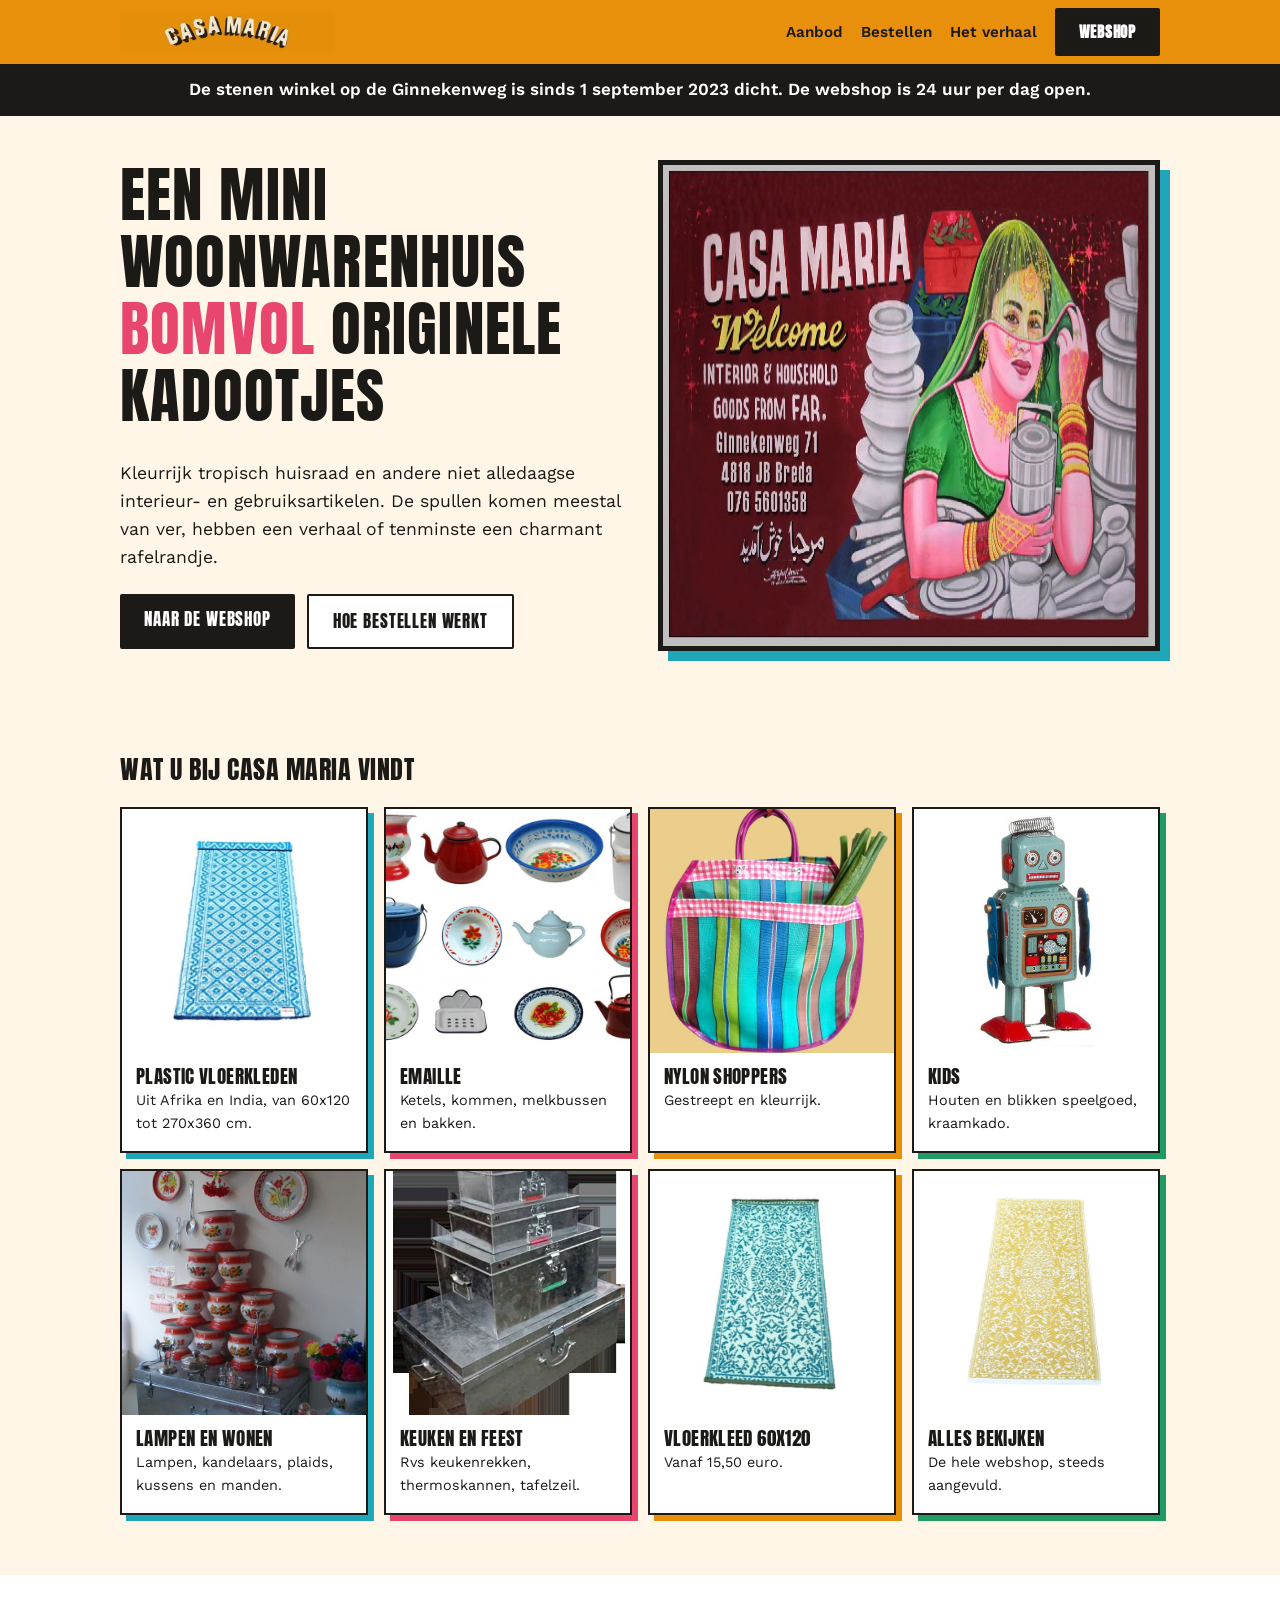
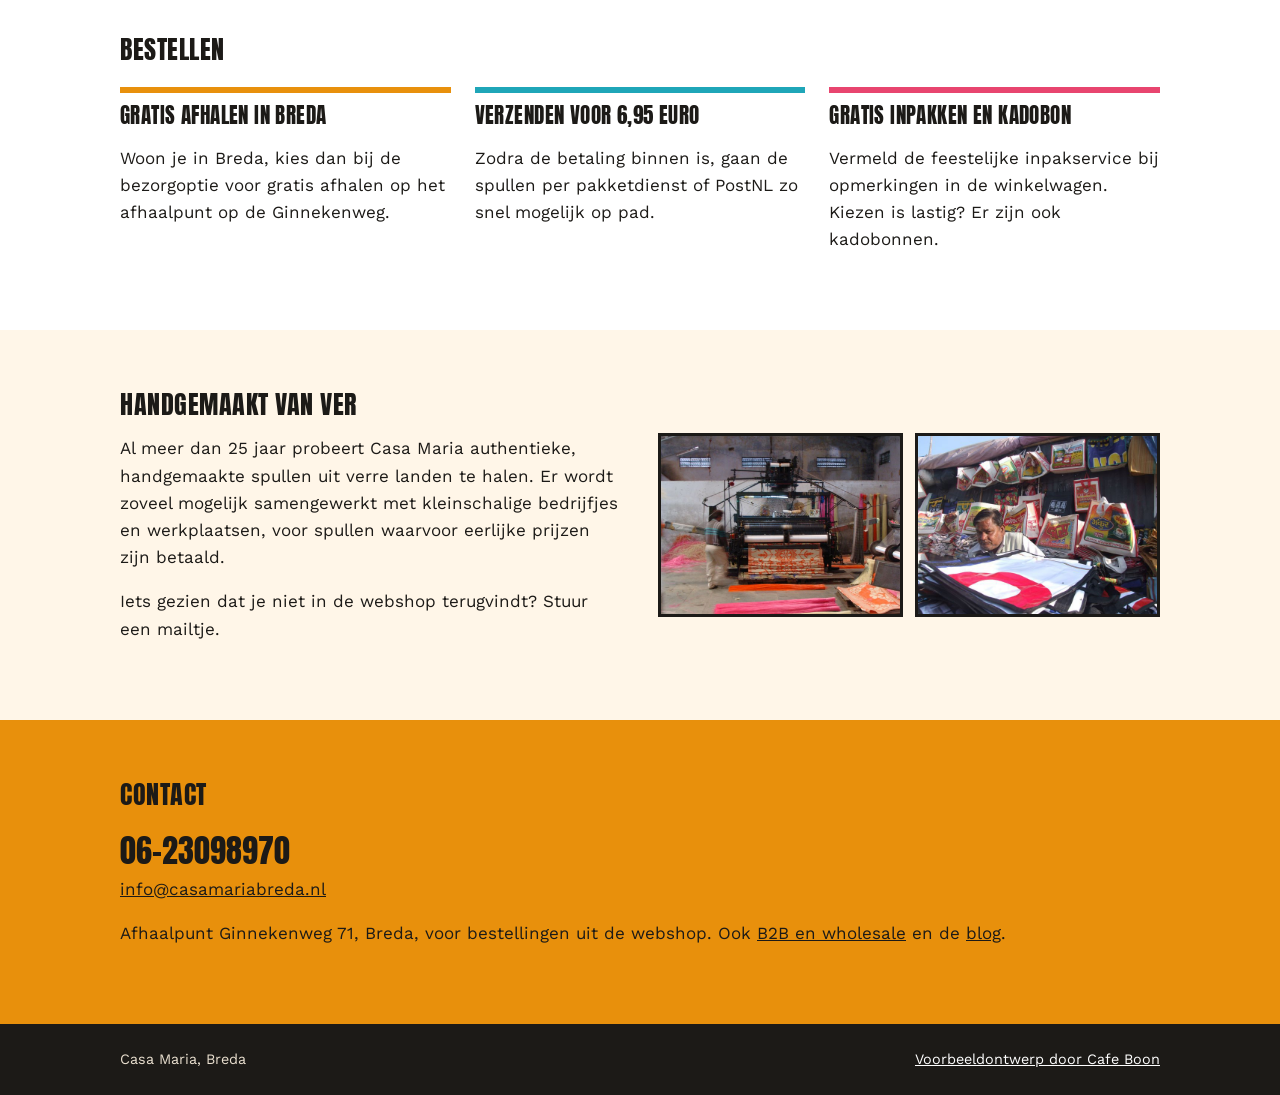
==== index.html @ 3a01bb10 "Voorbeeldwebsite voor Casa Maria" ====
<!doctype html>
<html lang="nl">
<head>
<meta charset="utf-8">
<meta name="viewport" content="width=device-width,initial-scale=1">
<title>Casa Maria Breda | Online mini woonwarenhuis met handgemaakte spullen van ver</title>
<meta name="description" content="Casa Maria is een online mini woonwarenhuis vol originele kadootjes, kleurrijk tropisch huisraad en plastic vloerkleden uit India. Gratis afhalen in Breda, anders verzending voor 6,95 euro.">
<meta name="robots" content="noindex">
<link rel="icon" type="image/jpeg" href="images/favicon.jpg">
<meta property="og:title" content="Casa Maria Breda">
<meta property="og:description" content="Online mini woonwarenhuis met handgemaakte spullen van ver.">
<meta property="og:image" content="images/og.jpg">
<meta property="og:type" content="website">
<link rel="preconnect" href="https://fonts.googleapis.com">
<link rel="preconnect" href="https://fonts.gstatic.com" crossorigin>
<link href="https://fonts.googleapis.com/css2?family=Anton&family=Work+Sans:wght@400;600&display=swap" rel="stylesheet">
<link rel="stylesheet" href="style.css">
</head>
<body>
<header><div class="wrap">
<a href="#top"><img src="images/logo.jpg" alt="Casa Maria"></a>
<nav><a href="#aanbod">Aanbod</a><a href="#bestellen">Bestellen</a><a href="#verhaal">Het verhaal</a><a class="btn" href="https://www.casamariabreda.nl/webshop">Webshop</a></nav>
</div></header>
<div class="notice">De stenen winkel op de Ginnekenweg is sinds 1 september 2023 dicht. De webshop is 24 uur per dag open.</div>
<main id="top">
<div class="hero"><div class="wrap">
<div>
<h1>Een mini woonwarenhuis <span>bomvol</span> originele kadootjes</h1>
<p>Kleurrijk tropisch huisraad en andere niet alledaagse interieur- en gebruiksartikelen. De spullen komen meestal van ver, hebben een verhaal of tenminste een charmant rafelrandje.</p>
<div class="acts"><a class="btn" href="https://www.casamariabreda.nl/webshop">Naar de webshop</a><a class="btn alt" href="#bestellen">Hoe bestellen werkt</a></div>
</div>
<img src="images/bord.jpg" alt="Het beschilderde Casa Maria welkomstbord" width="891" height="491">
</div></div>

<section id="aanbod"><div class="wrap">
<h2>Wat u bij Casa Maria vindt</h2>
<div class="grid">
<a class="tile" href="https://www.casamariabreda.nl/webshop-plasticvloerkleden"><img src="images/mat1.jpg" alt="Plastic vloerkleed" loading="lazy"><div><h3>Plastic vloerkleden</h3><p>Uit Afrika en India, van 60x120 tot 270x360 cm.</p></div></a>
<a class="tile" href="https://www.casamariabreda.nl/webshop-keuken-emaille"><img src="images/emailleset.jpg" alt="Emaille keukengerei" loading="lazy"><div><h3>Emaille</h3><p>Ketels, kommen, melkbussen en bakken.</p></div></a>
<a class="tile" href="https://www.casamariabreda.nl/webshop-nylon-shoppers"><img src="images/shopper.jpg" alt="Nylon shopper" loading="lazy"><div><h3>Nylon shoppers</h3><p>Gestreept en kleurrijk.</p></div></a>
<a class="tile" href="https://www.casamariabreda.nl/webshop-kids"><img src="images/robot.jpg" alt="Blikken robot" loading="lazy"><div><h3>Kids</h3><p>Houten en blikken speelgoed, kraamkado.</p></div></a>
<a class="tile" href="https://www.casamariabreda.nl/webshop-lampen"><img src="images/emaille.jpg" alt="Emaille aan de muur" loading="lazy"><div><h3>Lampen en wonen</h3><p>Lampen, kandelaars, plaids, kussens en manden.</p></div></a>
<a class="tile" href="https://www.casamariabreda.nl/webshop-keuken"><img src="images/kisten.jpg" alt="Metalen kisten" loading="lazy"><div><h3>Keuken en feest</h3><p>Rvs keukenrekken, thermoskannen, tafelzeil.</p></div></a>
<a class="tile" href="https://www.casamariabreda.nl/webshop-plasticvloerkleden"><img src="images/mat3.jpg" alt="Plastic vloerkleed" loading="lazy"><div><h3>Vloerkleed 60x120</h3><p>Vanaf 15,50 euro.</p></div></a>
<a class="tile" href="https://www.casamariabreda.nl/webshop"><img src="images/mat2.jpg" alt="Plastic vloerkleed" loading="lazy"><div><h3>Alles bekijken</h3><p>De hele webshop, steeds aangevuld.</p></div></a>
</div>
</div></section>

<section class="how" id="bestellen"><div class="wrap">
<h2>Bestellen</h2>
<div class="steps">
<div><h3>Gratis afhalen in Breda</h3><p>Woon je in Breda, kies dan bij de bezorgoptie voor gratis afhalen op het afhaalpunt op de Ginnekenweg.</p></div>
<div><h3>Verzenden voor 6,95 euro</h3><p>Zodra de betaling binnen is, gaan de spullen per pakketdienst of PostNL zo snel mogelijk op pad.</p></div>
<div><h3>Gratis inpakken en kadobon</h3><p>Vermeld de feestelijke inpakservice bij opmerkingen in de winkelwagen. Kiezen is lastig? Er zijn ook kadobonnen.</p></div>
</div>
</div></section>

<section class="story" id="verhaal"><div class="wrap">
<div>
<h2>Handgemaakt van ver</h2>
<p>Al meer dan 25 jaar probeert Casa Maria authentieke, handgemaakte spullen uit verre landen te halen. Er wordt zoveel mogelijk samengewerkt met kleinschalige bedrijfjes en werkplaatsen, voor spullen waarvoor eerlijke prijzen zijn betaald.</p>
<p>Iets gezien dat je niet in de webshop terugvindt? Stuur een mailtje.</p>
</div>
<div class="pics"><img src="images/mumbai.jpg" alt="Mattenfabriek in Mumbai" loading="lazy"><img src="images/tassen.jpg" alt="Tassenverkoper in India" loading="lazy"></div>
</div></section>

<section class="contact"><div class="wrap">
<h2>Contact</h2>
<p><a class="big" href="tel:0623098970">06-23098970</a><br><a href="mailto:info@casamariabreda.nl">info@casamariabreda.nl</a></p>
<p>Afhaalpunt Ginnekenweg 71, Breda, voor bestellingen uit de webshop. Ook <a href="https://www.casamariabreda.nl/groothandel-casa-maria">B2B en wholesale</a> en de <a href="http://casamariabreda.blogspot.com/">blog</a>.</p>
</div></section>
</main>
<footer><div class="wrap"><span>Casa Maria, Breda</span><a href="https://cafeboon.com">Voorbeeldontwerp door Cafe Boon</a></div></footer>
</body>
</html>
---- style.css ----
:root{--orange:#e8900c;--ink:#1c1a17;--cream:#fff6e8;--teal:#1fa6b8;--pink:#e8456f;--green:#1f9b63}
*{box-sizing:border-box}
html{scroll-behavior:smooth}
body{margin:0;font-family:'Work Sans',sans-serif;color:var(--ink);background:var(--cream);line-height:1.6;font-size:17px}
img{max-width:100%;display:block}
a{color:inherit}
h1,h2,h3{font-family:'Anton',sans-serif;font-weight:400;letter-spacing:.02em;text-transform:uppercase;line-height:1.1;margin:0 0 .5em}
.wrap{max-width:1080px;margin:0 auto;padding:0 20px}
header{background:var(--orange);position:sticky;top:0;z-index:10}
header .wrap{display:flex;align-items:center;justify-content:space-between;gap:12px;padding-top:8px;padding-bottom:8px}
header img{height:38px;width:auto}
nav{display:flex;gap:18px;align-items:center}
nav a{text-decoration:none;font-weight:600;font-size:.95rem}
.btn{display:inline-block;background:var(--ink);color:#fff!important;padding:12px 24px;text-decoration:none;font-family:'Anton',sans-serif;letter-spacing:.05em;text-transform:uppercase;border-radius:2px}
.btn.alt{background:#fff;color:var(--ink)!important;border:2px solid var(--ink)}
.hero .wrap{display:grid;grid-template-columns:1fr 1fr;gap:36px;align-items:center;padding-top:44px;padding-bottom:44px}
.hero h1{font-size:clamp(2.2rem,6vw,3.8rem)}
.hero h1 span{color:var(--pink)}
.hero p{font-size:1.1rem;max-width:30em}
.acts{display:flex;gap:12px;flex-wrap:wrap;margin-top:22px}
.hero img{border:5px solid var(--ink);box-shadow:10px 10px 0 var(--teal)}
.notice{background:var(--ink);color:#fff;text-align:center;padding:12px 20px;font-weight:600}
section{padding:60px 0}
.grid{display:grid;grid-template-columns:repeat(4,1fr);gap:16px;margin-top:24px}
.tile{background:#fff;border:2px solid var(--ink);text-decoration:none;display:block}
.tile img{aspect-ratio:1/1;object-fit:cover;width:100%;background:#fff}
.tile div{padding:12px 14px 16px}
.tile h3{font-size:1.2rem;margin:0 0 .15em}
.tile p{margin:0;font-size:.9rem}
.tile:nth-child(4n+1){box-shadow:6px 6px 0 var(--teal)}
.tile:nth-child(4n+2){box-shadow:6px 6px 0 var(--pink)}
.tile:nth-child(4n+3){box-shadow:6px 6px 0 var(--orange)}
.tile:nth-child(4n){box-shadow:6px 6px 0 var(--green)}
.how{background:#fff}
.steps{display:grid;grid-template-columns:repeat(3,1fr);gap:24px;margin-top:24px}
.steps div{border-top:6px solid var(--orange);padding-top:12px}
.steps div:nth-child(2){border-color:var(--teal)}
.steps div:nth-child(3){border-color:var(--pink)}
.steps h3{font-size:1.3rem}
.story .wrap{display:grid;grid-template-columns:1fr 1fr;gap:36px;align-items:center}
.pics{display:grid;grid-template-columns:1fr 1fr;gap:12px}
.pics img{border:3px solid var(--ink);aspect-ratio:4/3;object-fit:cover;width:100%}
.contact{background:var(--orange)}
.contact .big{font-family:'Anton',sans-serif;font-size:2rem;text-decoration:none}
footer{background:var(--ink);color:#e9dfcf;padding:24px 0;font-size:.9rem}
footer a{color:#fff}
footer .wrap{display:flex;justify-content:space-between;flex-wrap:wrap;gap:8px}
@media(max-width:820px){
.hero .wrap,.story .wrap{grid-template-columns:1fr}
.grid{grid-template-columns:repeat(2,1fr)}
.steps{grid-template-columns:1fr}
nav a:not(.btn){display:none}
section{padding:40px 0}
}
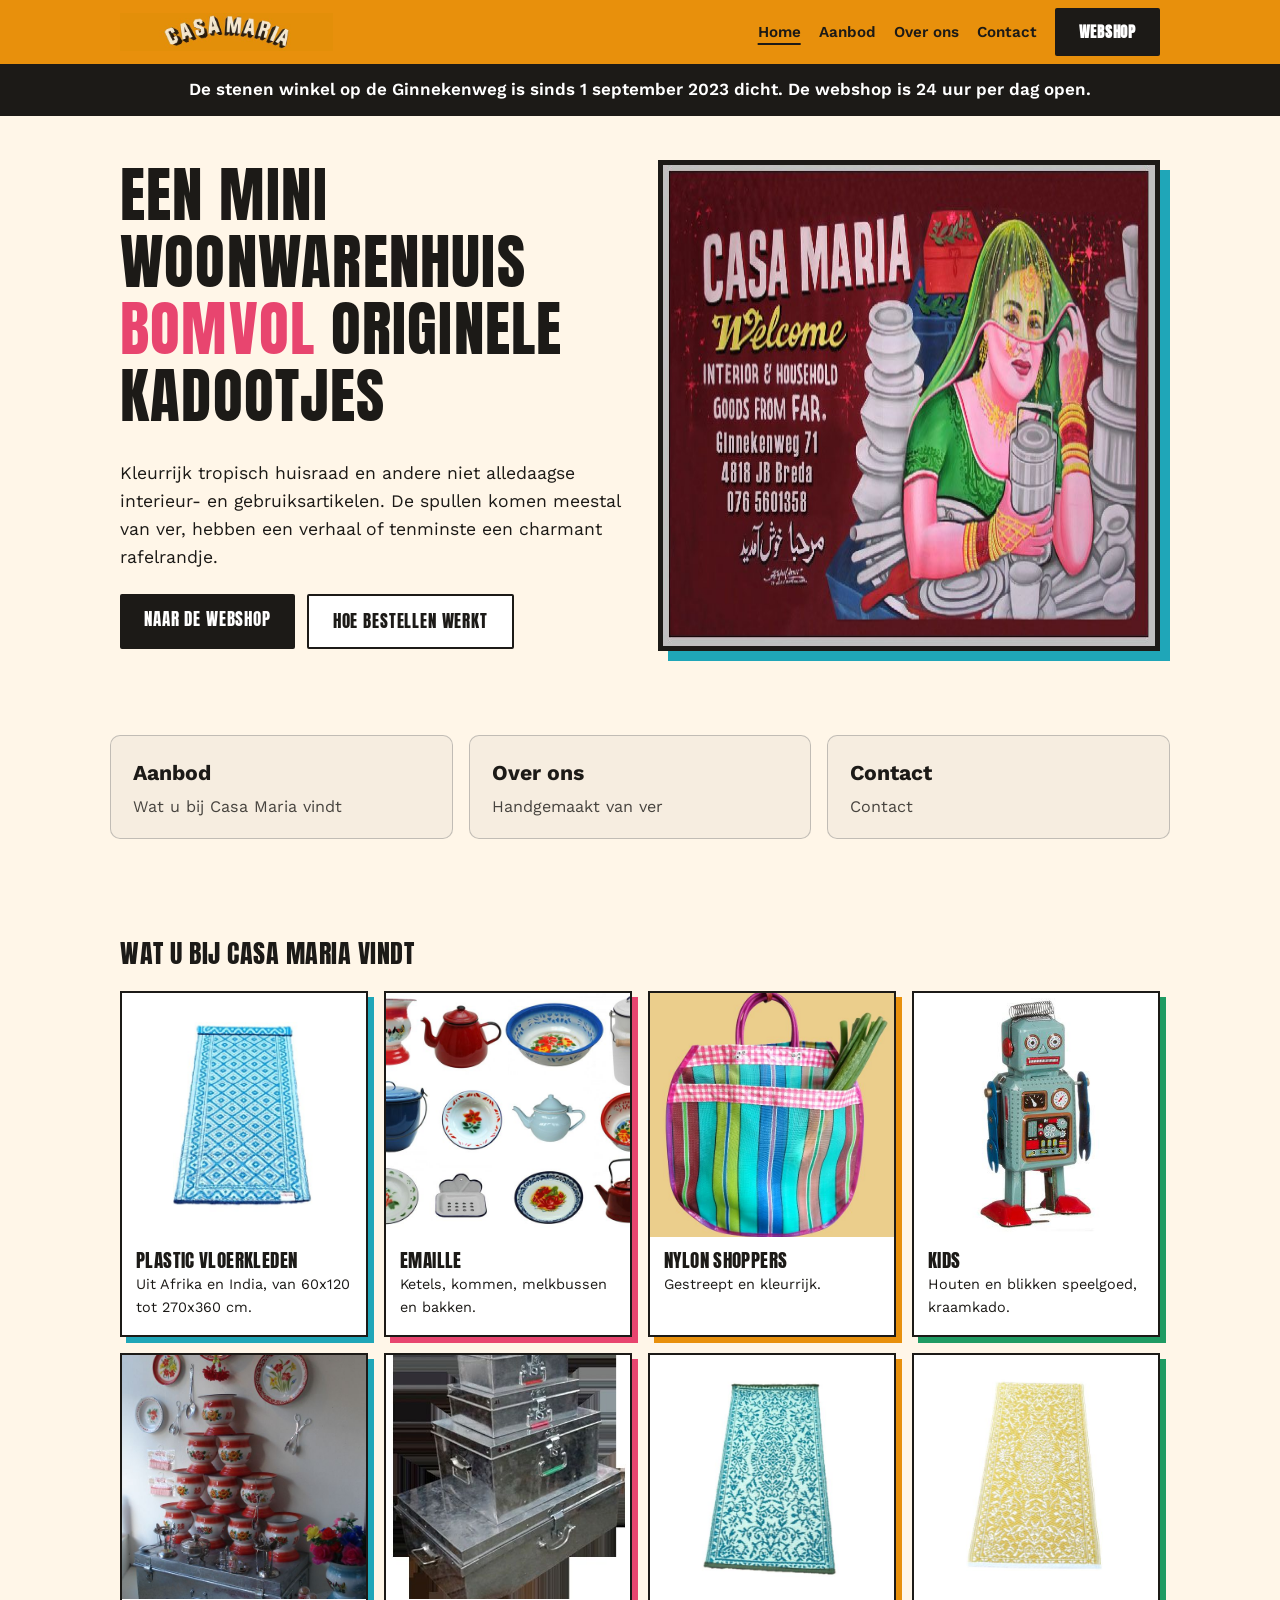
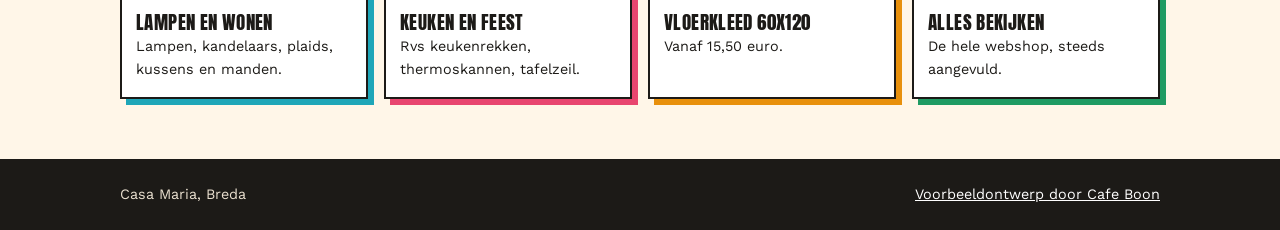
==== commit 59166b9e: "Website opgedeeld in meerdere pagina's" ====
--- a/index.html
+++ b/index.html
@@ -9,7 +9,7 @@
 <link rel="icon" type="image/jpeg" href="images/favicon.jpg">
 <meta property="og:title" content="Casa Maria Breda">
 <meta property="og:description" content="Online mini woonwarenhuis met handgemaakte spullen van ver.">
-<meta property="og:image" content="images/og.jpg">
+<meta property="og:image" content="https://casamariabreda.cafeboon.com/images/og.jpg">
 <meta property="og:type" content="website">
 <link rel="preconnect" href="https://fonts.googleapis.com">
 <link rel="preconnect" href="https://fonts.gstatic.com" crossorigin>
@@ -18,58 +18,34 @@
 </head>
 <body>
 <header><div class="wrap">
-<a href="#top"><img src="images/logo.jpg" alt="Casa Maria"></a>
-<nav><a href="#aanbod">Aanbod</a><a href="#bestellen">Bestellen</a><a href="#verhaal">Het verhaal</a><a class="btn" href="https://www.casamariabreda.nl/webshop">Webshop</a></nav>
+<a href="index.html"><img alt="Casa Maria" src="images/logo.jpg"/></a>
+<nav><a aria-current="page" href="index.html">Home</a><a href="aanbod.html">Aanbod</a><a href="over.html">Over ons</a><a href="contact.html">Contact</a><a class="btn" href="https://www.casamariabreda.nl/webshop">Webshop</a></nav>
 </div></header>
+<div aria-label="Pagina's" class="sn-bar" role="navigation"><a aria-current="page" class="sn-link" href="index.html">Home</a><a class="sn-link" href="aanbod.html">Aanbod</a><a class="sn-link" href="over.html">Over ons</a><a class="sn-link" href="contact.html">Contact</a></div>
 <div class="notice">De stenen winkel op de Ginnekenweg is sinds 1 september 2023 dicht. De webshop is 24 uur per dag open.</div>
 <main id="top">
 <div class="hero"><div class="wrap">
 <div>
 <h1>Een mini woonwarenhuis <span>bomvol</span> originele kadootjes</h1>
 <p>Kleurrijk tropisch huisraad en andere niet alledaagse interieur- en gebruiksartikelen. De spullen komen meestal van ver, hebben een verhaal of tenminste een charmant rafelrandje.</p>
-<div class="acts"><a class="btn" href="https://www.casamariabreda.nl/webshop">Naar de webshop</a><a class="btn alt" href="#bestellen">Hoe bestellen werkt</a></div>
+<div class="acts"><a class="btn" href="https://www.casamariabreda.nl/webshop">Naar de webshop</a><a class="btn alt" href="aanbod.html#bestellen">Hoe bestellen werkt</a></div>
 </div>
-<img src="images/bord.jpg" alt="Het beschilderde Casa Maria welkomstbord" width="891" height="491">
+<img alt="Het beschilderde Casa Maria welkomstbord" height="491" src="images/bord.jpg" width="891"/>
 </div></div>
-
-<section id="aanbod"><div class="wrap">
+<div class="sn-cards"><a class="sn-card" href="aanbod.html"><strong>Aanbod</strong><span>Wat u bij Casa Maria vindt</span></a><a class="sn-card" href="over.html"><strong>Over ons</strong><span>Handgemaakt van ver</span></a><a class="sn-card" href="contact.html"><strong>Contact</strong><span>Contact</span></a></div>
+<section><div class="wrap">
 <h2>Wat u bij Casa Maria vindt</h2>
 <div class="grid">
-<a class="tile" href="https://www.casamariabreda.nl/webshop-plasticvloerkleden"><img src="images/mat1.jpg" alt="Plastic vloerkleed" loading="lazy"><div><h3>Plastic vloerkleden</h3><p>Uit Afrika en India, van 60x120 tot 270x360 cm.</p></div></a>
-<a class="tile" href="https://www.casamariabreda.nl/webshop-keuken-emaille"><img src="images/emailleset.jpg" alt="Emaille keukengerei" loading="lazy"><div><h3>Emaille</h3><p>Ketels, kommen, melkbussen en bakken.</p></div></a>
-<a class="tile" href="https://www.casamariabreda.nl/webshop-nylon-shoppers"><img src="images/shopper.jpg" alt="Nylon shopper" loading="lazy"><div><h3>Nylon shoppers</h3><p>Gestreept en kleurrijk.</p></div></a>
-<a class="tile" href="https://www.casamariabreda.nl/webshop-kids"><img src="images/robot.jpg" alt="Blikken robot" loading="lazy"><div><h3>Kids</h3><p>Houten en blikken speelgoed, kraamkado.</p></div></a>
-<a class="tile" href="https://www.casamariabreda.nl/webshop-lampen"><img src="images/emaille.jpg" alt="Emaille aan de muur" loading="lazy"><div><h3>Lampen en wonen</h3><p>Lampen, kandelaars, plaids, kussens en manden.</p></div></a>
-<a class="tile" href="https://www.casamariabreda.nl/webshop-keuken"><img src="images/kisten.jpg" alt="Metalen kisten" loading="lazy"><div><h3>Keuken en feest</h3><p>Rvs keukenrekken, thermoskannen, tafelzeil.</p></div></a>
-<a class="tile" href="https://www.casamariabreda.nl/webshop-plasticvloerkleden"><img src="images/mat3.jpg" alt="Plastic vloerkleed" loading="lazy"><div><h3>Vloerkleed 60x120</h3><p>Vanaf 15,50 euro.</p></div></a>
-<a class="tile" href="https://www.casamariabreda.nl/webshop"><img src="images/mat2.jpg" alt="Plastic vloerkleed" loading="lazy"><div><h3>Alles bekijken</h3><p>De hele webshop, steeds aangevuld.</p></div></a>
+<a class="tile" href="https://www.casamariabreda.nl/webshop-plasticvloerkleden"><img alt="Plastic vloerkleed" loading="lazy" src="images/mat1.jpg"/><div><h3>Plastic vloerkleden</h3><p>Uit Afrika en India, van 60x120 tot 270x360 cm.</p></div></a>
+<a class="tile" href="https://www.casamariabreda.nl/webshop-keuken-emaille"><img alt="Emaille keukengerei" loading="lazy" src="images/emailleset.jpg"/><div><h3>Emaille</h3><p>Ketels, kommen, melkbussen en bakken.</p></div></a>
+<a class="tile" href="https://www.casamariabreda.nl/webshop-nylon-shoppers"><img alt="Nylon shopper" loading="lazy" src="images/shopper.jpg"/><div><h3>Nylon shoppers</h3><p>Gestreept en kleurrijk.</p></div></a>
+<a class="tile" href="https://www.casamariabreda.nl/webshop-kids"><img alt="Blikken robot" loading="lazy" src="images/robot.jpg"/><div><h3>Kids</h3><p>Houten en blikken speelgoed, kraamkado.</p></div></a>
+<a class="tile" href="https://www.casamariabreda.nl/webshop-lampen"><img alt="Emaille aan de muur" loading="lazy" src="images/emaille.jpg"/><div><h3>Lampen en wonen</h3><p>Lampen, kandelaars, plaids, kussens en manden.</p></div></a>
+<a class="tile" href="https://www.casamariabreda.nl/webshop-keuken"><img alt="Metalen kisten" loading="lazy" src="images/kisten.jpg"/><div><h3>Keuken en feest</h3><p>Rvs keukenrekken, thermoskannen, tafelzeil.</p></div></a>
+<a class="tile" href="https://www.casamariabreda.nl/webshop-plasticvloerkleden"><img alt="Plastic vloerkleed" loading="lazy" src="images/mat3.jpg"/><div><h3>Vloerkleed 60x120</h3><p>Vanaf 15,50 euro.</p></div></a>
+<a class="tile" href="https://www.casamariabreda.nl/webshop"><img alt="Plastic vloerkleed" loading="lazy" src="images/mat2.jpg"/><div><h3>Alles bekijken</h3><p>De hele webshop, steeds aangevuld.</p></div></a>
 </div>
-</div></section>
-
-<section class="how" id="bestellen"><div class="wrap">
-<h2>Bestellen</h2>
-<div class="steps">
-<div><h3>Gratis afhalen in Breda</h3><p>Woon je in Breda, kies dan bij de bezorgoptie voor gratis afhalen op het afhaalpunt op de Ginnekenweg.</p></div>
-<div><h3>Verzenden voor 6,95 euro</h3><p>Zodra de betaling binnen is, gaan de spullen per pakketdienst of PostNL zo snel mogelijk op pad.</p></div>
-<div><h3>Gratis inpakken en kadobon</h3><p>Vermeld de feestelijke inpakservice bij opmerkingen in de winkelwagen. Kiezen is lastig? Er zijn ook kadobonnen.</p></div>
-</div>
-</div></section>
-
-<section class="story" id="verhaal"><div class="wrap">
-<div>
-<h2>Handgemaakt van ver</h2>
-<p>Al meer dan 25 jaar probeert Casa Maria authentieke, handgemaakte spullen uit verre landen te halen. Er wordt zoveel mogelijk samengewerkt met kleinschalige bedrijfjes en werkplaatsen, voor spullen waarvoor eerlijke prijzen zijn betaald.</p>
-<p>Iets gezien dat je niet in de webshop terugvindt? Stuur een mailtje.</p>
-</div>
-<div class="pics"><img src="images/mumbai.jpg" alt="Mattenfabriek in Mumbai" loading="lazy"><img src="images/tassen.jpg" alt="Tassenverkoper in India" loading="lazy"></div>
-</div></section>
-
-<section class="contact"><div class="wrap">
-<h2>Contact</h2>
-<p><a class="big" href="tel:0623098970">06-23098970</a><br><a href="mailto:info@casamariabreda.nl">info@casamariabreda.nl</a></p>
-<p>Afhaalpunt Ginnekenweg 71, Breda, voor bestellingen uit de webshop. Ook <a href="https://www.casamariabreda.nl/groothandel-casa-maria">B2B en wholesale</a> en de <a href="http://casamariabreda.blogspot.com/">blog</a>.</p>
 </div></section>
 </main>
 <footer><div class="wrap"><span>Casa Maria, Breda</span><a href="https://cafeboon.com">Voorbeeldontwerp door Cafe Boon</a></div></footer>
-</body>
-</html>
+</body></html>
--- a/style.css
+++ b/style.css
@@ -52,3 +52,17 @@
 nav a:not(.btn){display:none}
 section{padding:40px 0}
 }
+/* sitenav:start */
+.sn-bar{display:none;gap:6px;overflow-x:auto;white-space:nowrap;-webkit-overflow-scrolling:touch;padding:8px 12px;background:inherit;color:inherit;font:inherit;line-height:1.2;border-bottom:1px solid rgba(128,128,128,.35);box-sizing:border-box;max-width:100%}
+.sn-bar a.sn-link{flex:0 0 auto;padding:9px 15px;border-radius:999px;color:inherit;text-decoration:none;font-size:15px;font-weight:600;letter-spacing:0;text-transform:none;margin:0}
+.sn-bar a.sn-link[aria-current="page"]{background:rgba(128,128,128,.2);box-shadow:inset 0 -2px 0 currentColor}
+@media(max-width:820px){.sn-bar{display:flex}}
+nav a[aria-current="page"]:not(.cta):not(.btn):not(.call){text-decoration:underline;text-underline-offset:6px;text-decoration-thickness:2px}
+.sn-head{max-width:1100px;margin:0 auto;padding:40px 20px 0;box-sizing:border-box}
+.sn-head h1{margin:0;color:inherit;font-size:clamp(30px,5vw,46px);line-height:1.1}
+.sn-cards{max-width:1100px;margin:0 auto;padding:40px 20px;display:grid;grid-template-columns:repeat(auto-fit,minmax(230px,1fr));gap:16px;box-sizing:border-box}
+.sn-card{display:block;padding:20px 22px;border:1px solid rgba(128,128,128,.45);border-radius:10px;background:rgba(128,128,128,.07);color:inherit;text-decoration:none;min-width:0}
+.sn-card strong{display:block;font-size:1.25em;margin:0 0 6px;color:inherit}
+.sn-card span{display:block;opacity:.8;font-size:.95em;line-height:1.4}
+.sn-card:hover,.sn-card:focus-visible{border-color:currentColor}
+/* sitenav:end */
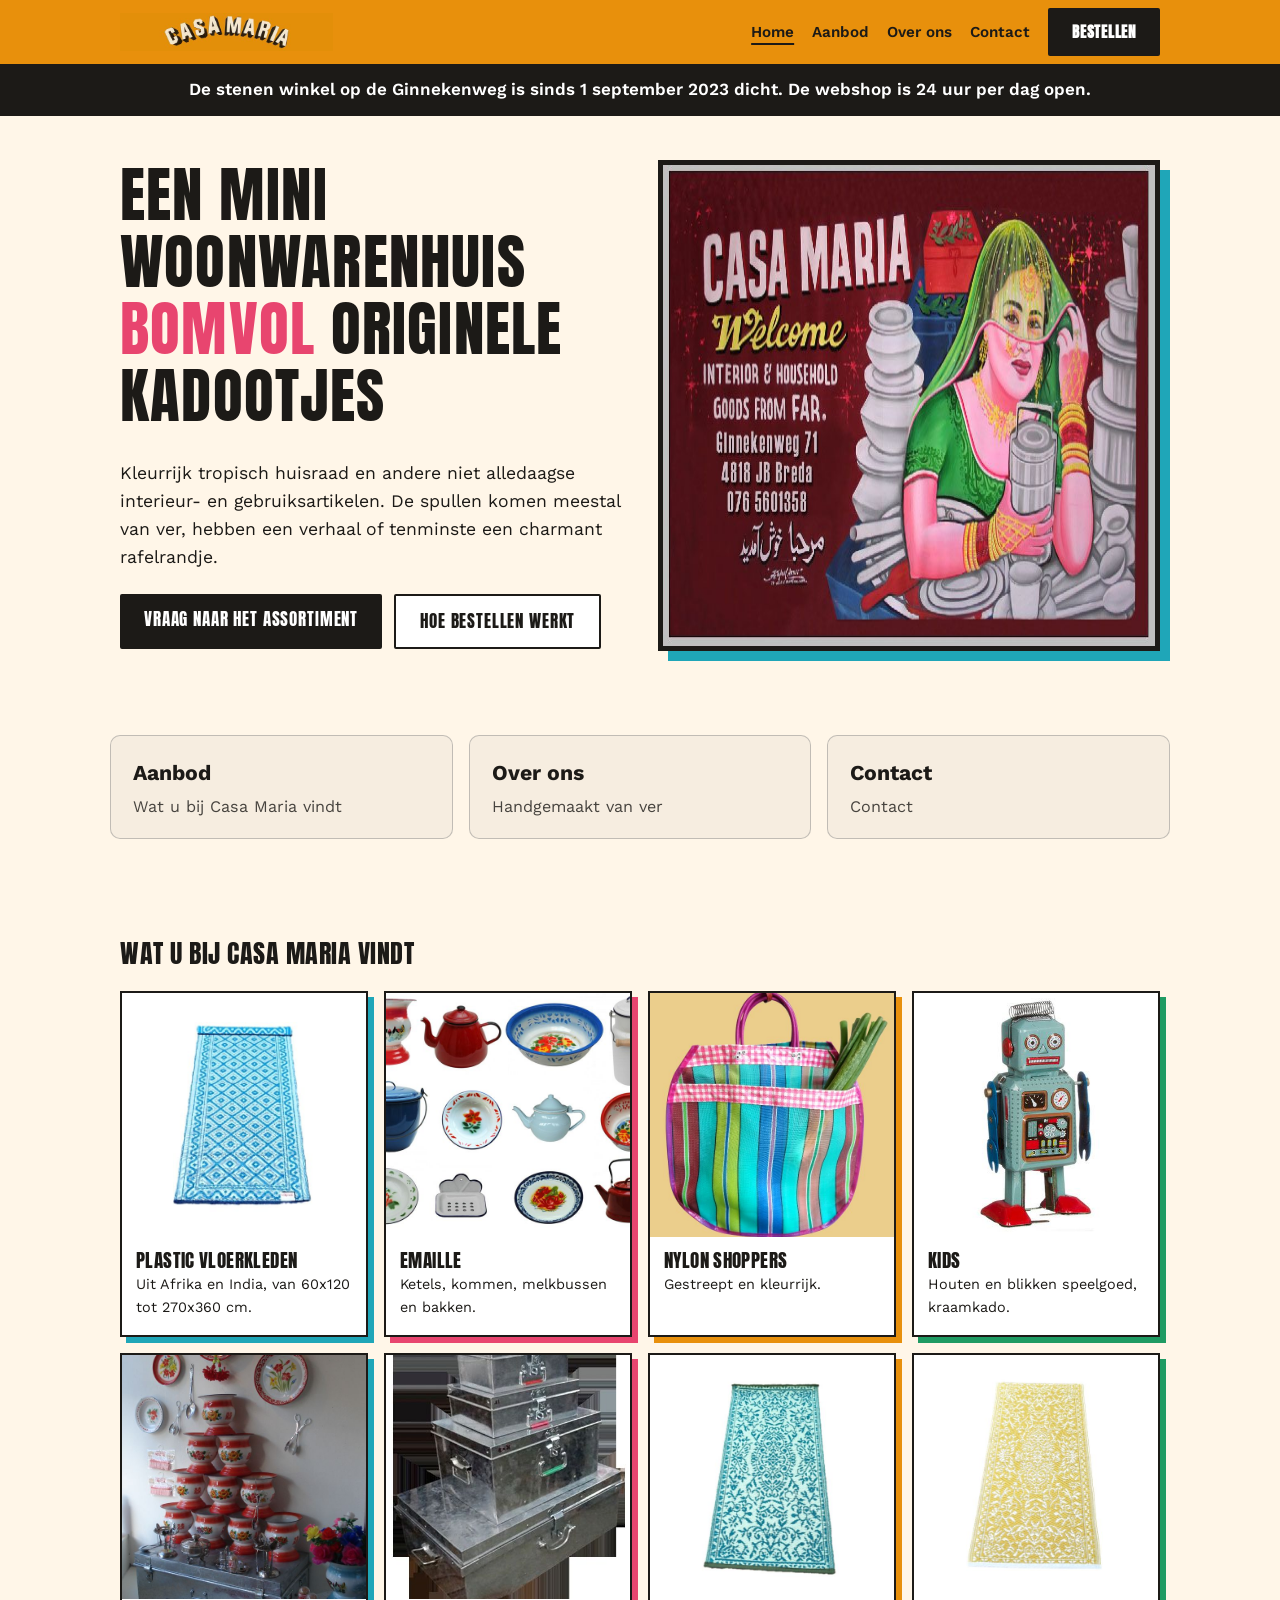
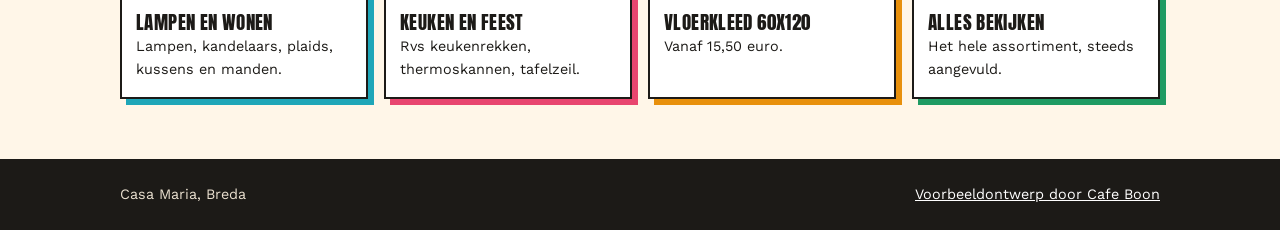
==== commit 5099140c: "Links naar externe websites vervangen door eigen pagina's" ====
--- a/index.html
+++ b/index.html
@@ -19,7 +19,7 @@
 <body>
 <header><div class="wrap">
 <a href="index.html"><img alt="Casa Maria" src="images/logo.jpg"/></a>
-<nav><a aria-current="page" href="index.html">Home</a><a href="aanbod.html">Aanbod</a><a href="over.html">Over ons</a><a href="contact.html">Contact</a><a class="btn" href="https://www.casamariabreda.nl/webshop">Webshop</a></nav>
+<nav><a aria-current="page" href="index.html">Home</a><a href="aanbod.html">Aanbod</a><a href="over.html">Over ons</a><a href="contact.html">Contact</a><a class="btn" href="contact.html">Bestellen</a></nav>
 </div></header>
 <div aria-label="Pagina's" class="sn-bar" role="navigation"><a aria-current="page" class="sn-link" href="index.html">Home</a><a class="sn-link" href="aanbod.html">Aanbod</a><a class="sn-link" href="over.html">Over ons</a><a class="sn-link" href="contact.html">Contact</a></div>
 <div class="notice">De stenen winkel op de Ginnekenweg is sinds 1 september 2023 dicht. De webshop is 24 uur per dag open.</div>
@@ -28,7 +28,7 @@
 <div>
 <h1>Een mini woonwarenhuis <span>bomvol</span> originele kadootjes</h1>
 <p>Kleurrijk tropisch huisraad en andere niet alledaagse interieur- en gebruiksartikelen. De spullen komen meestal van ver, hebben een verhaal of tenminste een charmant rafelrandje.</p>
-<div class="acts"><a class="btn" href="https://www.casamariabreda.nl/webshop">Naar de webshop</a><a class="btn alt" href="aanbod.html#bestellen">Hoe bestellen werkt</a></div>
+<div class="acts"><a class="btn" href="contact.html">Vraag naar het assortiment</a><a class="btn alt" href="aanbod.html#bestellen">Hoe bestellen werkt</a></div>
 </div>
 <img alt="Het beschilderde Casa Maria welkomstbord" height="491" src="images/bord.jpg" width="891"/>
 </div></div>
@@ -36,14 +36,14 @@
 <section><div class="wrap">
 <h2>Wat u bij Casa Maria vindt</h2>
 <div class="grid">
-<a class="tile" href="https://www.casamariabreda.nl/webshop-plasticvloerkleden"><img alt="Plastic vloerkleed" loading="lazy" src="images/mat1.jpg"/><div><h3>Plastic vloerkleden</h3><p>Uit Afrika en India, van 60x120 tot 270x360 cm.</p></div></a>
-<a class="tile" href="https://www.casamariabreda.nl/webshop-keuken-emaille"><img alt="Emaille keukengerei" loading="lazy" src="images/emailleset.jpg"/><div><h3>Emaille</h3><p>Ketels, kommen, melkbussen en bakken.</p></div></a>
-<a class="tile" href="https://www.casamariabreda.nl/webshop-nylon-shoppers"><img alt="Nylon shopper" loading="lazy" src="images/shopper.jpg"/><div><h3>Nylon shoppers</h3><p>Gestreept en kleurrijk.</p></div></a>
-<a class="tile" href="https://www.casamariabreda.nl/webshop-kids"><img alt="Blikken robot" loading="lazy" src="images/robot.jpg"/><div><h3>Kids</h3><p>Houten en blikken speelgoed, kraamkado.</p></div></a>
-<a class="tile" href="https://www.casamariabreda.nl/webshop-lampen"><img alt="Emaille aan de muur" loading="lazy" src="images/emaille.jpg"/><div><h3>Lampen en wonen</h3><p>Lampen, kandelaars, plaids, kussens en manden.</p></div></a>
-<a class="tile" href="https://www.casamariabreda.nl/webshop-keuken"><img alt="Metalen kisten" loading="lazy" src="images/kisten.jpg"/><div><h3>Keuken en feest</h3><p>Rvs keukenrekken, thermoskannen, tafelzeil.</p></div></a>
-<a class="tile" href="https://www.casamariabreda.nl/webshop-plasticvloerkleden"><img alt="Plastic vloerkleed" loading="lazy" src="images/mat3.jpg"/><div><h3>Vloerkleed 60x120</h3><p>Vanaf 15,50 euro.</p></div></a>
-<a class="tile" href="https://www.casamariabreda.nl/webshop"><img alt="Plastic vloerkleed" loading="lazy" src="images/mat2.jpg"/><div><h3>Alles bekijken</h3><p>De hele webshop, steeds aangevuld.</p></div></a>
+<a class="tile" href="aanbod.html"><img alt="Plastic vloerkleed" loading="lazy" src="images/mat1.jpg"/><div><h3>Plastic vloerkleden</h3><p>Uit Afrika en India, van 60x120 tot 270x360 cm.</p></div></a>
+<a class="tile" href="aanbod.html"><img alt="Emaille keukengerei" loading="lazy" src="images/emailleset.jpg"/><div><h3>Emaille</h3><p>Ketels, kommen, melkbussen en bakken.</p></div></a>
+<a class="tile" href="aanbod.html"><img alt="Nylon shopper" loading="lazy" src="images/shopper.jpg"/><div><h3>Nylon shoppers</h3><p>Gestreept en kleurrijk.</p></div></a>
+<a class="tile" href="aanbod.html"><img alt="Blikken robot" loading="lazy" src="images/robot.jpg"/><div><h3>Kids</h3><p>Houten en blikken speelgoed, kraamkado.</p></div></a>
+<a class="tile" href="aanbod.html"><img alt="Emaille aan de muur" loading="lazy" src="images/emaille.jpg"/><div><h3>Lampen en wonen</h3><p>Lampen, kandelaars, plaids, kussens en manden.</p></div></a>
+<a class="tile" href="aanbod.html"><img alt="Metalen kisten" loading="lazy" src="images/kisten.jpg"/><div><h3>Keuken en feest</h3><p>Rvs keukenrekken, thermoskannen, tafelzeil.</p></div></a>
+<a class="tile" href="aanbod.html"><img alt="Plastic vloerkleed" loading="lazy" src="images/mat3.jpg"/><div><h3>Vloerkleed 60x120</h3><p>Vanaf 15,50 euro.</p></div></a>
+<a class="tile" href="aanbod.html"><img alt="Plastic vloerkleed" loading="lazy" src="images/mat2.jpg"/><div><h3>Alles bekijken</h3><p>Het hele assortiment, steeds aangevuld.</p></div></a>
 </div>
 </div></section>
 </main>
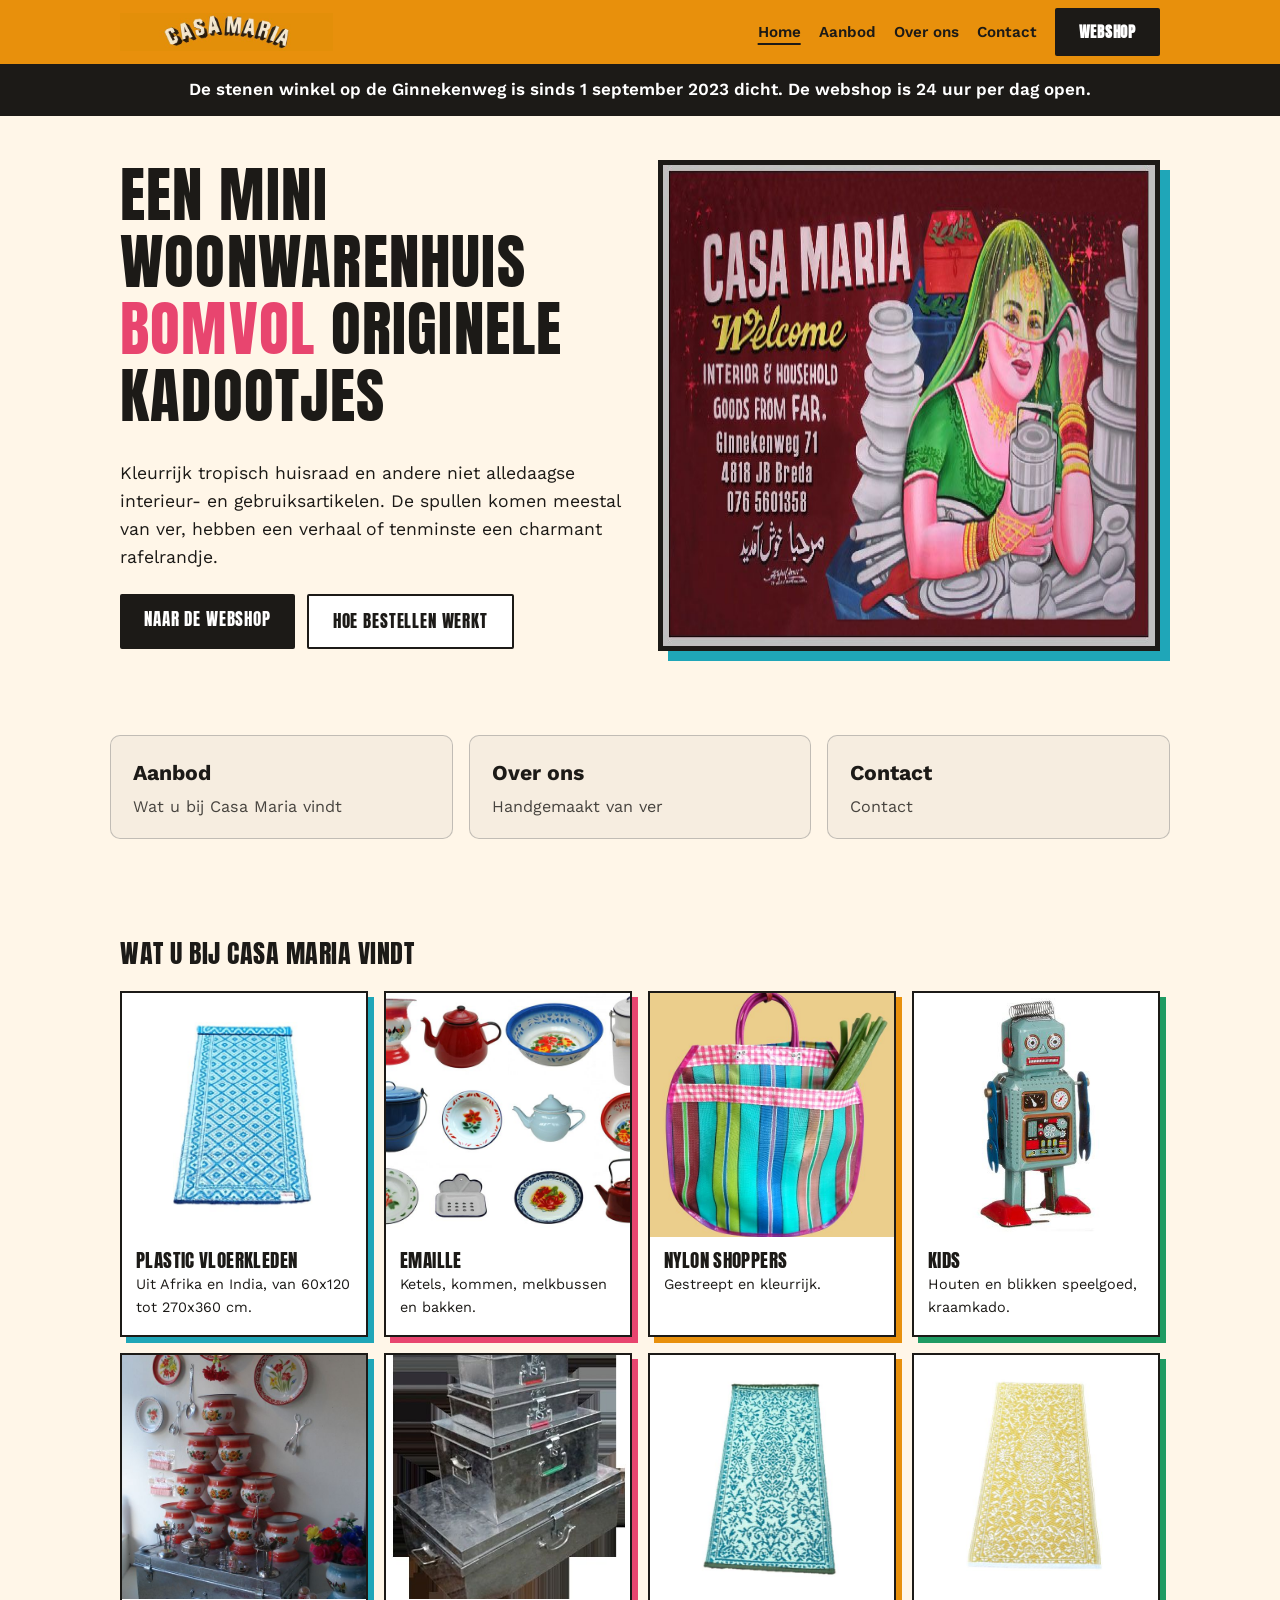
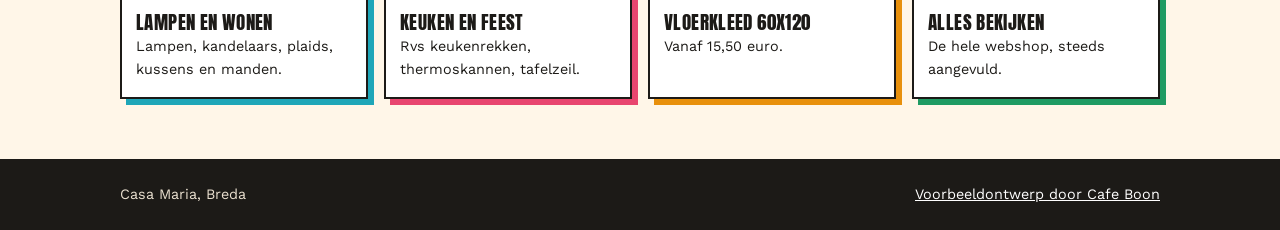
==== commit 1b5592cc: "Links naar externe websites verwijzen naar een eigen binnenkort pagina" ====
--- a/index.html
+++ b/index.html
@@ -19,7 +19,7 @@
 <body>
 <header><div class="wrap">
 <a href="index.html"><img alt="Casa Maria" src="images/logo.jpg"/></a>
-<nav><a aria-current="page" href="index.html">Home</a><a href="aanbod.html">Aanbod</a><a href="over.html">Over ons</a><a href="contact.html">Contact</a><a class="btn" href="contact.html">Bestellen</a></nav>
+<nav><a aria-current="page" href="index.html">Home</a><a href="aanbod.html">Aanbod</a><a href="over.html">Over ons</a><a href="contact.html">Contact</a><a class="btn" href="binnenkort.html">Webshop</a></nav>
 </div></header>
 <div aria-label="Pagina's" class="sn-bar" role="navigation"><a aria-current="page" class="sn-link" href="index.html">Home</a><a class="sn-link" href="aanbod.html">Aanbod</a><a class="sn-link" href="over.html">Over ons</a><a class="sn-link" href="contact.html">Contact</a></div>
 <div class="notice">De stenen winkel op de Ginnekenweg is sinds 1 september 2023 dicht. De webshop is 24 uur per dag open.</div>
@@ -28,7 +28,7 @@
 <div>
 <h1>Een mini woonwarenhuis <span>bomvol</span> originele kadootjes</h1>
 <p>Kleurrijk tropisch huisraad en andere niet alledaagse interieur- en gebruiksartikelen. De spullen komen meestal van ver, hebben een verhaal of tenminste een charmant rafelrandje.</p>
-<div class="acts"><a class="btn" href="contact.html">Vraag naar het assortiment</a><a class="btn alt" href="aanbod.html#bestellen">Hoe bestellen werkt</a></div>
+<div class="acts"><a class="btn" href="binnenkort.html">Naar de webshop</a><a class="btn alt" href="aanbod.html#bestellen">Hoe bestellen werkt</a></div>
 </div>
 <img alt="Het beschilderde Casa Maria welkomstbord" height="491" src="images/bord.jpg" width="891"/>
 </div></div>
@@ -36,14 +36,14 @@
 <section><div class="wrap">
 <h2>Wat u bij Casa Maria vindt</h2>
 <div class="grid">
-<a class="tile" href="aanbod.html"><img alt="Plastic vloerkleed" loading="lazy" src="images/mat1.jpg"/><div><h3>Plastic vloerkleden</h3><p>Uit Afrika en India, van 60x120 tot 270x360 cm.</p></div></a>
-<a class="tile" href="aanbod.html"><img alt="Emaille keukengerei" loading="lazy" src="images/emailleset.jpg"/><div><h3>Emaille</h3><p>Ketels, kommen, melkbussen en bakken.</p></div></a>
-<a class="tile" href="aanbod.html"><img alt="Nylon shopper" loading="lazy" src="images/shopper.jpg"/><div><h3>Nylon shoppers</h3><p>Gestreept en kleurrijk.</p></div></a>
-<a class="tile" href="aanbod.html"><img alt="Blikken robot" loading="lazy" src="images/robot.jpg"/><div><h3>Kids</h3><p>Houten en blikken speelgoed, kraamkado.</p></div></a>
-<a class="tile" href="aanbod.html"><img alt="Emaille aan de muur" loading="lazy" src="images/emaille.jpg"/><div><h3>Lampen en wonen</h3><p>Lampen, kandelaars, plaids, kussens en manden.</p></div></a>
-<a class="tile" href="aanbod.html"><img alt="Metalen kisten" loading="lazy" src="images/kisten.jpg"/><div><h3>Keuken en feest</h3><p>Rvs keukenrekken, thermoskannen, tafelzeil.</p></div></a>
-<a class="tile" href="aanbod.html"><img alt="Plastic vloerkleed" loading="lazy" src="images/mat3.jpg"/><div><h3>Vloerkleed 60x120</h3><p>Vanaf 15,50 euro.</p></div></a>
-<a class="tile" href="aanbod.html"><img alt="Plastic vloerkleed" loading="lazy" src="images/mat2.jpg"/><div><h3>Alles bekijken</h3><p>Het hele assortiment, steeds aangevuld.</p></div></a>
+<a class="tile" href="binnenkort.html"><img alt="Plastic vloerkleed" loading="lazy" src="images/mat1.jpg"/><div><h3>Plastic vloerkleden</h3><p>Uit Afrika en India, van 60x120 tot 270x360 cm.</p></div></a>
+<a class="tile" href="binnenkort.html"><img alt="Emaille keukengerei" loading="lazy" src="images/emailleset.jpg"/><div><h3>Emaille</h3><p>Ketels, kommen, melkbussen en bakken.</p></div></a>
+<a class="tile" href="binnenkort.html"><img alt="Nylon shopper" loading="lazy" src="images/shopper.jpg"/><div><h3>Nylon shoppers</h3><p>Gestreept en kleurrijk.</p></div></a>
+<a class="tile" href="binnenkort.html"><img alt="Blikken robot" loading="lazy" src="images/robot.jpg"/><div><h3>Kids</h3><p>Houten en blikken speelgoed, kraamkado.</p></div></a>
+<a class="tile" href="binnenkort.html"><img alt="Emaille aan de muur" loading="lazy" src="images/emaille.jpg"/><div><h3>Lampen en wonen</h3><p>Lampen, kandelaars, plaids, kussens en manden.</p></div></a>
+<a class="tile" href="binnenkort.html"><img alt="Metalen kisten" loading="lazy" src="images/kisten.jpg"/><div><h3>Keuken en feest</h3><p>Rvs keukenrekken, thermoskannen, tafelzeil.</p></div></a>
+<a class="tile" href="binnenkort.html"><img alt="Plastic vloerkleed" loading="lazy" src="images/mat3.jpg"/><div><h3>Vloerkleed 60x120</h3><p>Vanaf 15,50 euro.</p></div></a>
+<a class="tile" href="binnenkort.html"><img alt="Plastic vloerkleed" loading="lazy" src="images/mat2.jpg"/><div><h3>Alles bekijken</h3><p>De hele webshop, steeds aangevuld.</p></div></a>
 </div>
 </div></section>
 </main>
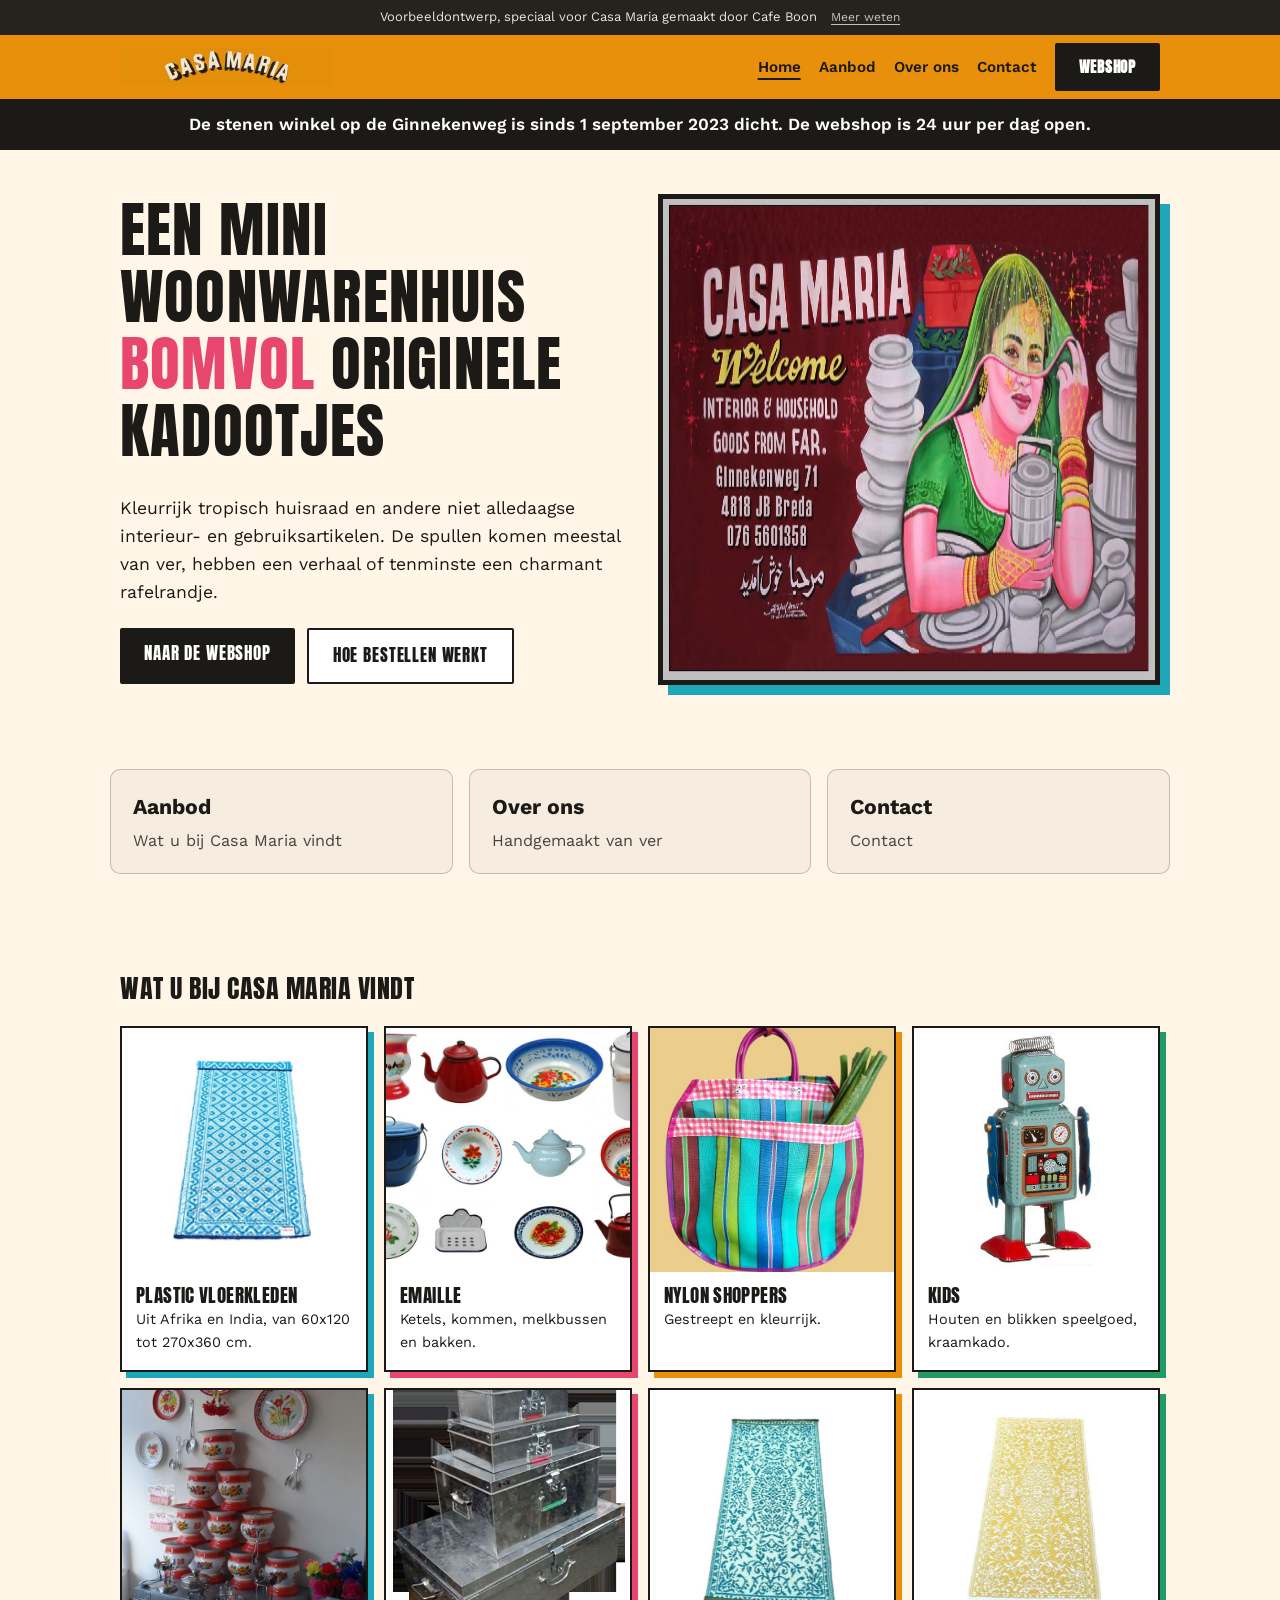
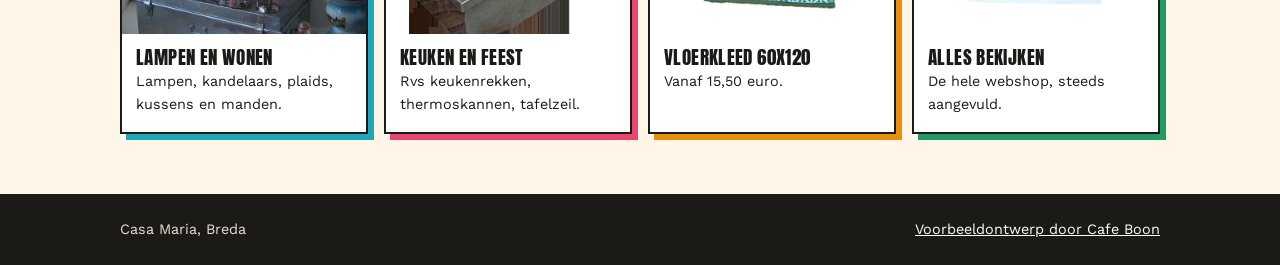
==== commit 8e3bf04d: "Werkende formulieren voor afspraken en aanvragen" ====
--- a/index.html
+++ b/index.html
@@ -17,6 +17,7 @@
 <link rel="stylesheet" href="style.css">
 </head>
 <body>
+<div class="vb-banner" role="note"><span>Voorbeeldontwerp, speciaal voor Casa Maria gemaakt door Cafe Boon</span><a href="https://cafeboon.com">Meer weten</a></div>
 <header><div class="wrap">
 <a href="index.html"><img alt="Casa Maria" src="images/logo.jpg"/></a>
 <nav><a aria-current="page" href="index.html">Home</a><a href="aanbod.html">Aanbod</a><a href="over.html">Over ons</a><a href="contact.html">Contact</a><a class="btn" href="binnenkort.html">Webshop</a></nav>
--- a/style.css
+++ b/style.css
@@ -66,3 +66,31 @@
 .sn-card span{display:block;opacity:.8;font-size:.95em;line-height:1.4}
 .sn-card:hover,.sn-card:focus-visible{border-color:currentColor}
 /* sitenav:end */
+/* voorbeeld-formulier:start */
+@layer sn{.sn-form button.btn{border:0;font:inherit;cursor:pointer;line-height:1.2}}
+.sn-formsec{padding:36px 0 72px}
+.sn-formwrap{max-width:1100px;margin:0 auto;padding:0 20px;box-sizing:border-box}
+.sn-formwrap>h2{margin:0 0 12px}
+.sn-formwrap>.sn-lead,.sn-formwrap>.sn-form,.sn-formwrap>.sn-done{max-width:720px}
+.sn-formwrap .sn-lead{margin:0 0 24px;opacity:.85}
+.sn-form{display:grid;grid-template-columns:1fr 1fr;gap:16px}
+.sn-field{display:flex;flex-direction:column;gap:6px;min-width:0;text-align:left}
+.sn-field.full{grid-column:1/-1}
+.sn-field label{font-size:14px;font-weight:600}
+.sn-field input,.sn-field select,.sn-field textarea{font:inherit;font-size:16px;line-height:1.4;color:inherit;background:rgba(128,128,128,.12);border:1px solid rgba(128,128,128,.55);border-radius:8px;padding:11px 12px;width:100%;box-sizing:border-box;min-width:0;max-width:100%;-webkit-appearance:none;appearance:none}
+.sn-field select{background-image:linear-gradient(45deg,transparent 50%,currentColor 50%),linear-gradient(135deg,currentColor 50%,transparent 50%);background-position:calc(100% - 20px) 50%,calc(100% - 15px) 50%;background-size:5px 5px;background-repeat:no-repeat;padding-right:38px}
+.sn-field select option{color:#111;background:#fff}
+.sn-field textarea{resize:vertical}
+.sn-field input:focus,.sn-field select:focus,.sn-field textarea:focus{outline:2px solid currentColor;outline-offset:1px}
+.sn-done{padding:28px;border:1px solid rgba(128,128,128,.55);border-radius:12px;background:rgba(128,128,128,.1)}
+.sn-done h2{margin:0 0 10px}
+.sn-done p{margin:0}
+.sn-done a{text-decoration:underline;text-underline-offset:3px;font-weight:600}
+.sn-formlink{padding:0 0 56px}
+@media(max-width:640px){.sn-form{grid-template-columns:1fr}.sn-formsec{padding:24px 0 56px}}
+/* voorbeeld-formulier:end */
+/* voorbeeldbanner:start */
+.vb-banner{display:flex;flex-wrap:wrap;justify-content:center;align-items:baseline;gap:2px 14px;padding:8px 16px;background:#26231f;color:#e9e6df;font-size:13px;line-height:1.45;letter-spacing:0;text-transform:none;font-weight:400;text-align:center;position:relative;z-index:1000}
+.vb-banner a{color:inherit;opacity:.8;text-decoration:underline;text-underline-offset:3px;font-size:12px;font-weight:400;white-space:nowrap;letter-spacing:0;text-transform:none}
+.vb-banner a:hover{opacity:1}
+/* voorbeeldbanner:end */
